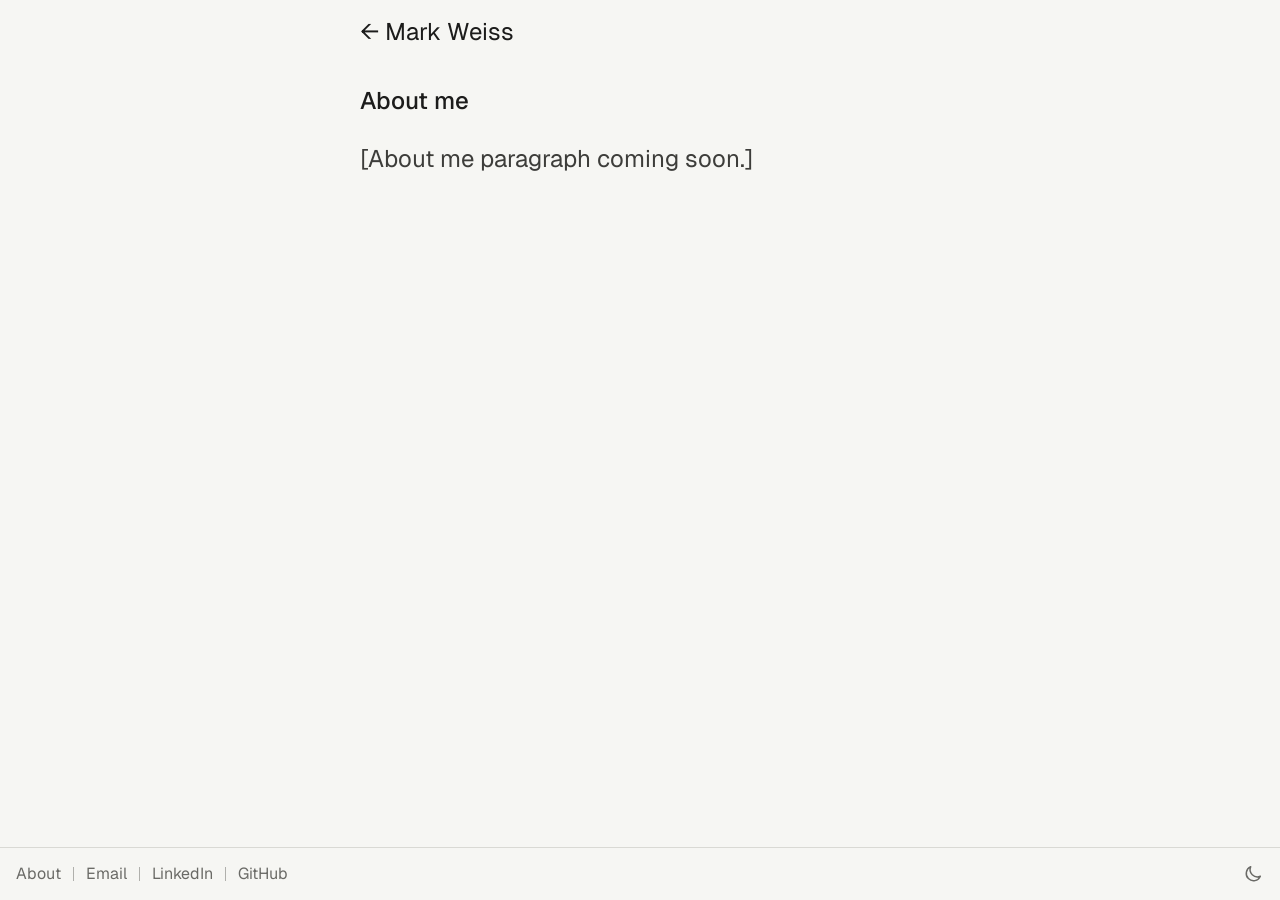
==== about.html @ 0b5b10ab "About me page, linked from the bottom bar and the name About comes first in the bottom bar on every " ====
<!doctype html>
<html lang="en">
  <head>
    <meta charset="utf-8" />
    <meta name="viewport" content="width=device-width, initial-scale=1" />
    <title>About · Mark Weiss</title>
    <meta name="description" content="About Mark Weiss, a product designer who builds with AI." />
    <meta property="og:title" content="About · Mark Weiss" />
    <meta property="og:type" content="website" />
    <meta name="color-scheme" content="dark light" />
    <link rel="icon" href="data:image/svg+xml,%3Csvg xmlns='http://www.w3.org/2000/svg' viewBox='0 0 100 100'%3E%3Crect width='100' height='100' rx='22' fill='%23111214'/%3E%3Ccircle cx='50' cy='50' r='16' fill='%23f0a75a'/%3E%3C/svg%3E" />
    <link rel="preconnect" href="https://fonts.googleapis.com" />
    <link rel="preconnect" href="https://fonts.gstatic.com" crossorigin />
    <link href="https://fonts.googleapis.com/css2?family=Geist:wght@400;500&family=Geist+Mono:wght@400&display=swap" rel="stylesheet" />
    <link rel="stylesheet" href="site.css" />
    <script>
      try { var t = localStorage.getItem("theme"); if (t) document.documentElement.dataset.theme = t; } catch (e) {}
    </script>
  </head>

  <body>
    <div class="wrap">
      <nav class="bar" aria-label="Site">
        <a href="./">← Mark Weiss</a>
      </nav>

      <main class="about">
        <h1>About me</h1>
        <!-- Mark's paragraph goes here (pending, 2026-10-26) -->
        <p>[About me paragraph coming soon.]</p>
      </main>
    </div>

    <footer class="foot">
      <div class="foot-in">
        <nav aria-label="About and contact">
          <a href="about.html">About</a>
          <a href="mailto:mark@magined.com">Email</a>
          <a href="https://www.linkedin.com/in/themarkweiss" rel="noopener">LinkedIn</a>
          <a href="https://github.com/theMark" rel="noopener">GitHub</a>
        </nav>
        <button type="button" class="theme" id="theme" aria-label="Switch light and dark mode"></button>
      </div>
    </footer>

    <script src="site.js"></script>
  </body>
</html>
---- site.css ----
/* Homepage, Timeline and work pages. One quiet column. Dark and light.
   See DESIGN.md ("Quiet column"). */
:root {
  --bg: #111214;
  --ink: #e9e9e6;
  --soft: #c9c9c5;
  --muted: #8f8f8b;
  --rule: #2a2b2e;
  --now: #f0a75a;
  --focus: #9fc3ff;
  --sans: "Geist", ui-sans-serif, system-ui, -apple-system, "Segoe UI", sans-serif;
  --mono: "Geist Mono", ui-monospace, "SFMono-Regular", Menlo, monospace;
  --text: 1.5em;
  --col: 560px;
  color-scheme: dark;
}
@media (prefers-color-scheme: light) {
  :root:not([data-theme="dark"]) {
    --bg: #f6f6f3; --ink: #1c1c1b; --soft: #3d3d3a; --muted: #6a6a66; --rule: #d9d9d4;
    --now: #b25a0c; --focus: #2a62c9; color-scheme: light;
  }
}
:root[data-theme="light"] {
  --bg: #f6f6f3; --ink: #1c1c1b; --soft: #3d3d3a; --muted: #6a6a66; --rule: #d9d9d4;
  --now: #b25a0c; --focus: #2a62c9; color-scheme: light;
}
* { box-sizing: border-box; }
[hidden] { display: none !important; }
html { background: var(--bg); }
body {
  margin: 0;
  background: var(--bg);
  color: var(--ink);
  font: var(--text)/1.4 var(--sans);
  padding: 0 max(16px, env(safe-area-inset-right)) 112px max(16px, env(safe-area-inset-left));
  -webkit-font-smoothing: antialiased;
}
a { color: inherit; text-underline-offset: 4px; text-decoration-color: var(--rule); }
a:hover { text-decoration-color: var(--muted); }
:focus-visible { outline: 2px solid var(--focus); outline-offset: 3px; border-radius: 3px; }
button { font: inherit; color: inherit; background: none; border: 0; cursor: pointer; }
p, h1, h2, h3, blockquote, figure { margin: 0; }
.sr { position: absolute; width: 1px; height: 1px; overflow: hidden; clip-path: inset(50%); white-space: nowrap; }
.muted { color: var(--muted); }

.wrap { max-width: var(--col); margin: 0 auto; }
main { display: flex; flex-direction: column; padding-top: 20px; }

/* top bar: link back to the homepage (not on the homepage itself) */
.bar {
  position: sticky; top: 0; z-index: 5;
  background: var(--bg);
  display: flex; justify-content: space-between; align-items: center; gap: 12px;
  min-height: 64px;
}
.bar > a { text-decoration: none; min-height: 44px; display: inline-flex; align-items: center; }
.theme { margin-left: auto; width: 44px; height: 44px; margin-right: -11px; display: inline-grid; place-items: center; color: var(--muted); }
.theme svg { display: block; }
.theme:hover { color: var(--ink); }
.kinds button {
  min-height: 44px; padding: 0 9px; color: var(--muted);
  text-decoration: underline; text-decoration-color: transparent; text-underline-offset: 4px;
  transition: color .15s, text-decoration-color .15s;
}
.kinds button:hover { color: var(--ink); }
.kinds button[aria-pressed="true"] { color: var(--ink); text-decoration-color: var(--ink); }

/* art: one cut-out drawing (flat vector) on a transparent ground */
.art img { width: 100%; height: auto; display: block; }

/* home */
.home { gap: 40px; padding-top: 56px; }
.latest { width: 300px; max-width: 100%; align-self: center; }
/* homepage text is centered, like pengzhe.ng */
.home { text-align: center; }
.home .intro { align-self: center; }
.latest a { display: block; }
.intro { display: flex; flex-direction: column; gap: 14px; max-width: 62ch; }
.more { color: var(--muted); text-decoration: none; white-space: nowrap; }
.more:hover { color: var(--ink); }
/* Work list and footer links sit smaller, at 1rem (16px), Mark's pick 2026-10-26 */
.work, .foot { font-size: 1rem; }
.work h2, .tl-head h1 { font-size: inherit; font-weight: 500; }
.work ul { list-style: none; margin: 6px 0 0; padding: 0; display: flex; flex-direction: column; gap: 4px; }
.work li a { text-decoration-color: transparent; }
.work li a:hover { text-decoration-color: var(--muted); }
.work li span { color: var(--muted); font-variant-numeric: tabular-nums; white-space: nowrap; }
.work li a:hover span { color: var(--ink); }
/* bottom bar on every page, edge to edge: contact links left, light / dark right */
.foot {
  position: fixed; left: 0; right: 0; bottom: 0; z-index: 5;
  background: var(--bg); border-top: 1px solid var(--rule); color: var(--muted);
  padding: 0 max(16px, env(safe-area-inset-right)) env(safe-area-inset-bottom) max(16px, env(safe-area-inset-left));
}
.foot-in { display: flex; align-items: center; justify-content: space-between; min-height: 52px; }
.foot nav { display: flex; align-items: center; }
.foot nav a { text-decoration: none; min-height: 44px; display: inline-flex; align-items: center; gap: 12px; padding-right: 12px; }
.foot nav a + a::before { content: ""; width: 1px; height: 14px; background: var(--muted); opacity: .5; }
.foot nav a:hover { color: var(--ink); }

/* timeline */
.timeline { gap: 30px; }
.tl-head { display: flex; flex-direction: column; gap: 2px; }
.kinds { display: flex; flex-wrap: wrap; gap: 0 4px; margin: -12px 0 -8px; }
.kinds button { padding: 0 8px; text-underline-offset: 4px; }
.kinds button:first-child { padding-left: 0; }
.entries { display: flex; flex-direction: column; gap: 26px; }
.month { font-size: inherit; font-weight: 400; color: var(--muted); border-bottom: 1px solid var(--rule); padding-bottom: 6px; }
.entry { display: flex; gap: 20px; align-items: flex-start; scroll-margin-top: 80px; }
.entry .art { flex: none; width: 128px; }
.entry .text { display: flex; flex-direction: column; gap: 4px; min-width: 0; }
.entry h3 { font-size: inherit; font-weight: 400; }
.now { color: var(--now); margin-left: 6px; white-space: nowrap; }

/* about */
.about { gap: 24px; }
.about h1 { font-size: inherit; font-weight: 500; }
.about p { color: var(--soft); }

/* case studies: same column, left-aligned reading */
.case { gap: 32px; }
.case-head { display: flex; flex-direction: column; gap: 2px; }
.case h1, .case h2 { font-size: inherit; font-weight: 500; }
.case section { display: flex; flex-direction: column; gap: 10px; }
.case section p, .case > p { color: var(--soft); }
.case figure { margin: 0; display: flex; flex-direction: column; gap: 8px; }
.case figure > div { display: grid; gap: 8px; }
.pair > div { grid-template-columns: 1fr 1fr; }
.trio > div { grid-template-columns: repeat(3, 1fr); }
.case figure img { width: 100%; height: auto; aspect-ratio: 2 / 3; object-fit: cover; display: block; border-radius: 4px; }
.case figcaption { font-size: .75em; }
.case-nav { display: flex; justify-content: space-between; gap: 16px; border-top: 1px solid var(--rule); padding-top: 16px; color: var(--muted); }
.case-nav a { text-decoration: none; min-height: 44px; display: inline-flex; align-items: center; }
.case-nav a:hover { color: var(--ink); }

@media (max-width: 480px) {
  :root { --text: 1.25em; }
  .entry { gap: 14px; }
  .entry .art { width: 96px; }
}
@media (prefers-reduced-motion: reduce) {
  .kinds button { transition: none; }
}
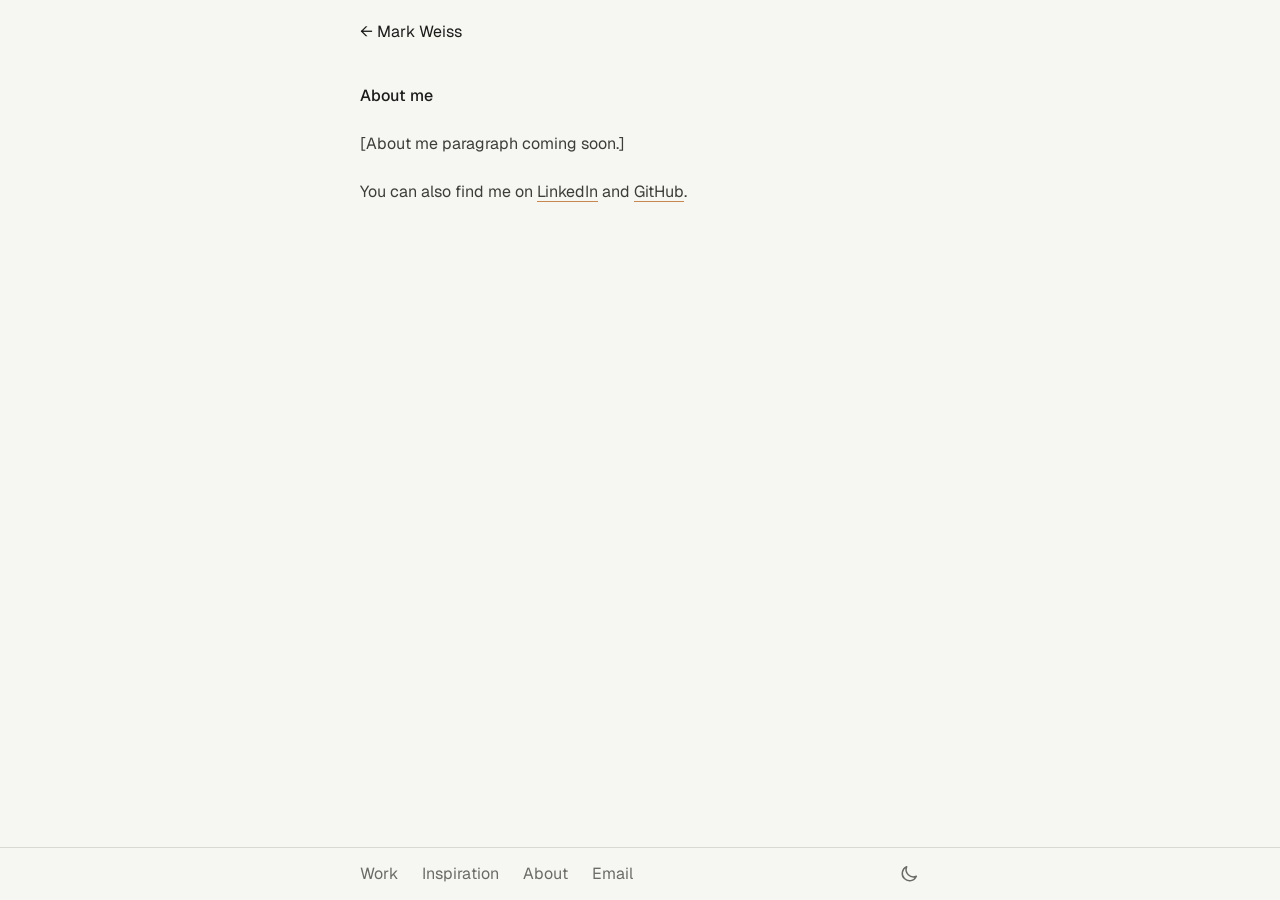
==== commit a6c12018: "Homepage from the design canvas: smaller drawing with a Lately caption, accent from the drawing, in-" ====
--- a/about.html
+++ b/about.html
@@ -28,21 +28,24 @@
         <h1>About me</h1>
         <!-- Mark's paragraph goes here (pending, 2026-10-26) -->
         <p>[About me paragraph coming soon.]</p>
+        <p>You can also find me on <a href="https://www.linkedin.com/in/themarkweiss" rel="noopener">LinkedIn</a> and <a href="https://github.com/theMark" rel="noopener">GitHub</a>.</p>
       </main>
     </div>
 
     <footer class="foot">
       <div class="foot-in">
-        <nav aria-label="About and contact">
+        <nav aria-label="Site and contact">
+          <a href="index.html#work">Work</a>
+          <a href="inspiration.html">Inspiration</a>
           <a href="about.html">About</a>
+          <!-- Résumé goes here once there's a PDF: <a href="resume.pdf">Résumé</a> -->
           <a href="mailto:mark@magined.com">Email</a>
-          <a href="https://www.linkedin.com/in/themarkweiss" rel="noopener">LinkedIn</a>
-          <a href="https://github.com/theMark" rel="noopener">GitHub</a>
         </nav>
         <button type="button" class="theme" id="theme" aria-label="Switch light and dark mode"></button>
       </div>
     </footer>
 
+    <script src="posts.js"></script>
     <script src="site.js"></script>
   </body>
 </html>
--- a/site.css
+++ b/site.css
@@ -1,4 +1,4 @@
-/* Homepage, Timeline and work pages. One quiet column. Dark and light.
+/* Homepage, Inspiration page and work pages. One quiet column. Dark and light.
    See DESIGN.md ("Quiet column"). */
 :root {
   --bg: #111214;
@@ -7,22 +7,24 @@
   --muted: #8f8f8b;
   --rule: #2a2b2e;
   --now: #f0a75a;
+  /* accent: one color from the newest drawing (posts.js `accent`, set by site.js) */
+  --accent: var(--accent-dark, #f0a75a);
   --focus: #9fc3ff;
   --sans: "Geist", ui-sans-serif, system-ui, -apple-system, "Segoe UI", sans-serif;
   --mono: "Geist Mono", ui-monospace, "SFMono-Regular", Menlo, monospace;
-  --text: 1.5em;
+  --text: 1em;
   --col: 560px;
   color-scheme: dark;
 }
 @media (prefers-color-scheme: light) {
   :root:not([data-theme="dark"]) {
     --bg: #f6f6f3; --ink: #1c1c1b; --soft: #3d3d3a; --muted: #6a6a66; --rule: #d9d9d4;
-    --now: #b25a0c; --focus: #2a62c9; color-scheme: light;
+    --now: #b25a0c; --accent: var(--accent-light, #b25a0c); --focus: #2a62c9; color-scheme: light;
   }
 }
 :root[data-theme="light"] {
   --bg: #f6f6f3; --ink: #1c1c1b; --soft: #3d3d3a; --muted: #6a6a66; --rule: #d9d9d4;
-  --now: #b25a0c; --focus: #2a62c9; color-scheme: light;
+  --now: #b25a0c; --accent: var(--accent-light, #b25a0c); --focus: #2a62c9; color-scheme: light;
 }
 * { box-sizing: border-box; }
 [hidden] { display: none !important; }
@@ -31,12 +33,13 @@
   margin: 0;
   background: var(--bg);
   color: var(--ink);
-  font: var(--text)/1.4 var(--sans);
+  font: var(--text)/1.5 var(--sans);
   padding: 0 max(16px, env(safe-area-inset-right)) 112px max(16px, env(safe-area-inset-left));
   -webkit-font-smoothing: antialiased;
 }
-a { color: inherit; text-underline-offset: 4px; text-decoration-color: var(--rule); }
-a:hover { text-decoration-color: var(--muted); }
+/* links are underlined at rest in the accent, so they read as links */
+a { color: inherit; text-underline-offset: 4px; text-decoration-color: color-mix(in srgb, var(--accent) 70%, transparent); }
+a:hover { text-decoration-color: var(--accent); }
 :focus-visible { outline: 2px solid var(--focus); outline-offset: 3px; border-radius: 3px; }
 button { font: inherit; color: inherit; background: none; border: 0; cursor: pointer; }
 p, h1, h2, h3, blockquote, figure { margin: 0; }
@@ -68,34 +71,31 @@
 /* art: one cut-out drawing (flat vector) on a transparent ground */
 .art img { width: 100%; height: auto; display: block; }
 
-/* home */
-.home { gap: 40px; padding-top: 56px; }
-.latest { width: 300px; max-width: 100%; align-self: center; }
-/* homepage text is centered, like pengzhe.ng */
-.home { text-align: center; }
-.home .intro { align-self: center; }
-.latest a { display: block; }
-.intro { display: flex; flex-direction: column; gap: 14px; max-width: 62ch; }
-.more { color: var(--muted); text-decoration: none; white-space: nowrap; }
-.more:hover { color: var(--ink); }
-/* Work list and footer links sit smaller, at 1rem (16px), Mark's pick 2026-10-26 */
-.work, .foot { font-size: 1rem; }
+/* home: everything centered, like pengzhe.ng */
+.home { gap: 40px; padding-top: 40px; text-align: center; }
+.latest { margin: 0; display: flex; flex-direction: column; align-items: center; gap: 10px; }
+.latest .art-link { display: block; width: 240px; max-width: 100%; }
+.latest figcaption { font-size: .875em; }
+.latest figcaption a { color: var(--muted); text-decoration: none; }
+.latest figcaption a:hover { color: var(--ink); }
+.lately { color: var(--accent); }
+.intro { align-self: center; margin-top: -8px; }
+.intro p { font-size: 1.25em; line-height: 1.4; max-width: 30ch; }
+.work { display: flex; flex-direction: column; gap: 14px; }
 .work h2, .tl-head h1 { font-size: inherit; font-weight: 500; }
-.work ul { list-style: none; margin: 6px 0 0; padding: 0; display: flex; flex-direction: column; gap: 4px; }
-.work li a { text-decoration-color: transparent; }
-.work li a:hover { text-decoration-color: var(--muted); }
+.home .work h2 { color: var(--muted); }
+.work ul { list-style: none; margin: 0; padding: 0; display: flex; flex-direction: column; gap: 18px; }
+.work li a { font-weight: 500; }
 .work li span { color: var(--muted); font-variant-numeric: tabular-nums; white-space: nowrap; }
-.work li a:hover span { color: var(--ink); }
-/* bottom bar on every page, edge to edge: contact links left, light / dark right */
+/* bottom bar on every page: the rule runs edge to edge, the links sit in the column */
 .foot {
   position: fixed; left: 0; right: 0; bottom: 0; z-index: 5;
   background: var(--bg); border-top: 1px solid var(--rule); color: var(--muted);
   padding: 0 max(16px, env(safe-area-inset-right)) env(safe-area-inset-bottom) max(16px, env(safe-area-inset-left));
 }
-.foot-in { display: flex; align-items: center; justify-content: space-between; min-height: 52px; }
-.foot nav { display: flex; align-items: center; }
-.foot nav a { text-decoration: none; min-height: 44px; display: inline-flex; align-items: center; gap: 12px; padding-right: 12px; }
-.foot nav a + a::before { content: ""; width: 1px; height: 14px; background: var(--muted); opacity: .5; }
+.foot-in { max-width: var(--col); margin: 0 auto; display: flex; align-items: center; justify-content: space-between; min-height: 52px; }
+.foot nav { display: flex; align-items: center; gap: 24px; }
+.foot nav a { text-decoration: none; min-height: 44px; display: inline-flex; align-items: center; }
 .foot nav a:hover { color: var(--ink); }
 
 /* timeline */
@@ -134,10 +134,25 @@
 .case-nav a:hover { color: var(--ink); }
 
 @media (max-width: 480px) {
-  :root { --text: 1.25em; }
+  .foot nav { gap: 16px; }
   .entry { gap: 14px; }
   .entry .art { width: 96px; }
 }
 @media (prefers-reduced-motion: reduce) {
   .kinds button { transition: none; }
 }
+
+/* page transitions (Chrome, Edge, Safari 18.2+; others just load the page).
+   The text fades out and in; the newest drawing moves between its spot on the
+   homepage and on the Inspiration page; the bars stay put. */
+@view-transition { navigation: auto; }
+.bar { view-transition-name: bar; }
+.foot { view-transition-name: foot; }
+::view-transition-old(root) { animation: vt-out 150ms ease-in both; }
+::view-transition-new(root) { animation: vt-in 250ms ease-out 120ms both; }
+::view-transition-group(art) { animation-duration: 420ms; animation-timing-function: cubic-bezier(.3, .7, .2, 1); }
+@keyframes vt-out { to { opacity: 0; } }
+@keyframes vt-in { from { opacity: 0; } }
+@media (prefers-reduced-motion: reduce) {
+  @view-transition { navigation: none; }
+}
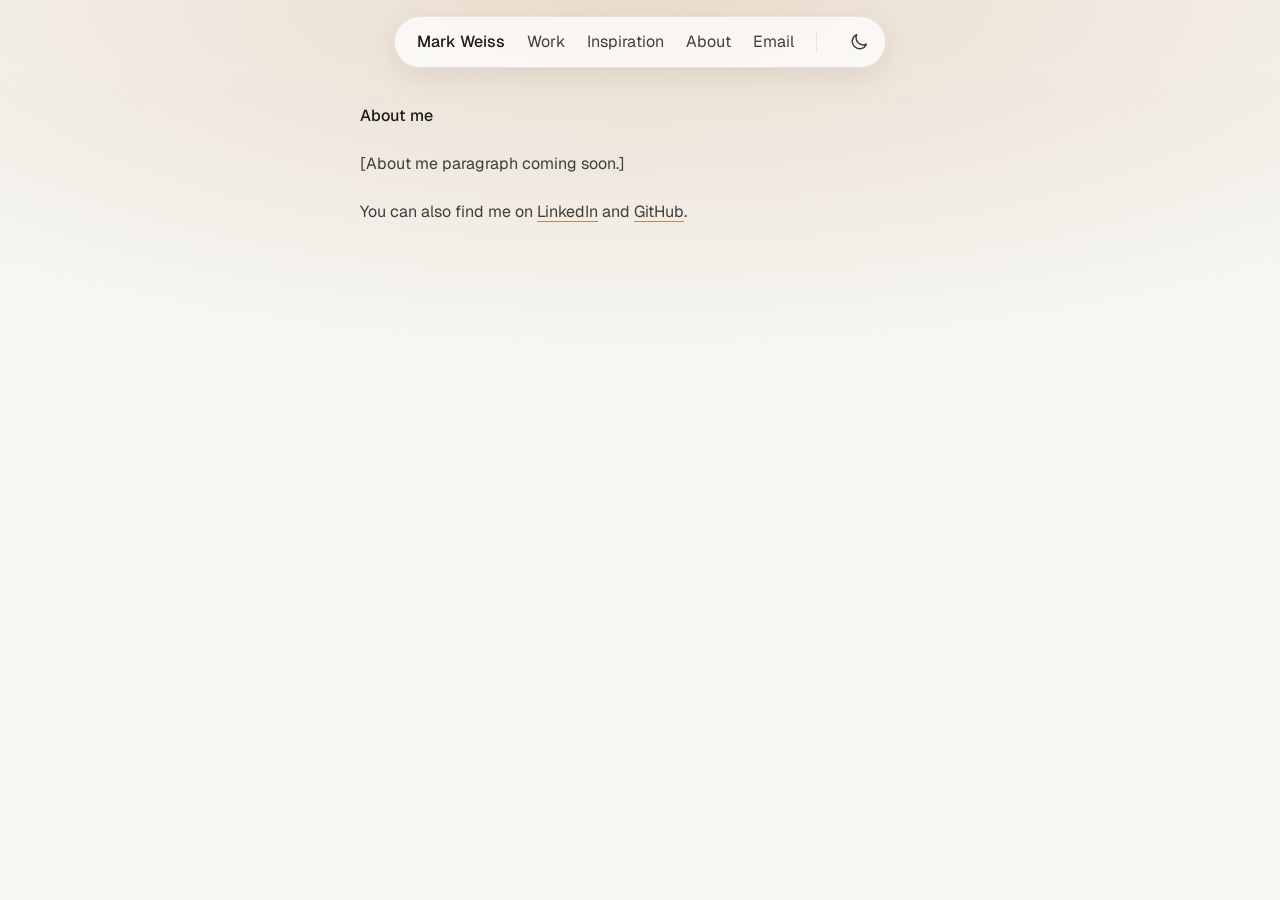
==== commit b68f9eb3: "Move the floating bar to the top as the site navigation The rounded bar now sits at the top of every" ====
--- a/about.html
+++ b/about.html
@@ -19,21 +19,9 @@
   </head>
 
   <body>
-    <div class="wrap">
-      <nav class="bar" aria-label="Site">
-        <a href="./">← Mark Weiss</a>
-      </nav>
-
-      <main class="about">
-        <h1>About me</h1>
-        <!-- Mark's paragraph goes here (pending, 2026-10-26) -->
-        <p>[About me paragraph coming soon.]</p>
-        <p>You can also find me on <a href="https://www.linkedin.com/in/themarkweiss" rel="noopener">LinkedIn</a> and <a href="https://github.com/theMark" rel="noopener">GitHub</a>.</p>
-      </main>
-    </div>
-
-    <footer class="foot">
-      <div class="foot-in">
+    <header class="dock">
+      <div class="dock-in">
+        <a class="dock-home" href="./"><span class="dock-name">Mark Weiss</span></a>
         <nav aria-label="Site and contact">
           <a href="index.html#work">Work</a>
           <a href="inspiration.html">Inspiration</a>
@@ -43,7 +31,16 @@
         </nav>
         <button type="button" class="theme" id="theme" aria-label="Switch light and dark mode"></button>
       </div>
-    </footer>
+    </header>
+
+    <div class="wrap">
+      <main class="about">
+        <h1>About me</h1>
+        <!-- Mark's paragraph goes here (pending, 2026-10-26) -->
+        <p>[About me paragraph coming soon.]</p>
+        <p>You can also find me on <a href="https://www.linkedin.com/in/themarkweiss" rel="noopener">LinkedIn</a> and <a href="https://github.com/theMark" rel="noopener">GitHub</a>.</p>
+      </main>
+    </div>
 
     <script src="posts.js"></script>
     <script src="site.js"></script>
--- a/site.css
+++ b/site.css
@@ -10,6 +10,13 @@
   /* accent: one color from the newest drawing (posts.js `accent`, set by site.js) */
   --accent: var(--accent-dark, #f0a75a);
   --focus: #9fc3ff;
+  /* how strong the accent wash is at the top of the window */
+  --wash: 11%;
+  --wash-img: radial-gradient(120% 60vh at 50% 0, color-mix(in srgb, var(--accent) var(--wash), transparent), transparent 65%);
+  /* the floating top bar */
+  --dock-bg: rgba(32, 33, 37, .72);
+  --dock-line: rgba(255, 255, 255, .09);
+  --dock-shadow: 0 10px 30px rgba(0, 0, 0, .35);
   --sans: "Geist", ui-sans-serif, system-ui, -apple-system, "Segoe UI", sans-serif;
   --mono: "Geist Mono", ui-monospace, "SFMono-Regular", Menlo, monospace;
   --text: 1em;
@@ -20,22 +27,31 @@
   :root:not([data-theme="dark"]) {
     --bg: #f6f6f3; --ink: #1c1c1b; --soft: #3d3d3a; --muted: #6a6a66; --rule: #d9d9d4;
     --now: #b25a0c; --accent: var(--accent-light, #b25a0c); --focus: #2a62c9; color-scheme: light;
+    --wash: 16%; --dock-bg: rgba(255, 255, 255, .72); --dock-line: rgba(0, 0, 0, .08); --dock-shadow: 0 8px 30px rgba(0, 0, 0, .08);
   }
 }
 :root[data-theme="light"] {
   --bg: #f6f6f3; --ink: #1c1c1b; --soft: #3d3d3a; --muted: #6a6a66; --rule: #d9d9d4;
   --now: #b25a0c; --accent: var(--accent-light, #b25a0c); --focus: #2a62c9; color-scheme: light;
+  --wash: 16%; --dock-bg: rgba(255, 255, 255, .72); --dock-line: rgba(0, 0, 0, .08); --dock-shadow: 0 8px 30px rgba(0, 0, 0, .08);
 }
 * { box-sizing: border-box; }
 [hidden] { display: none !important; }
-html { background: var(--bg); }
+html { background: var(--bg); scroll-padding-top: 96px; }
 body {
   margin: 0;
   background: var(--bg);
   color: var(--ink);
   font: var(--text)/1.5 var(--sans);
-  padding: 0 max(16px, env(safe-area-inset-right)) 112px max(16px, env(safe-area-inset-left));
+  /* room at the top for the floating bar */
+  padding: calc(84px + env(safe-area-inset-top)) max(16px, env(safe-area-inset-right)) 80px max(16px, env(safe-area-inset-left));
   -webkit-font-smoothing: antialiased;
+  isolation: isolate;
+}
+/* a soft wash of the accent from the top of the window, so the page isn't flat black */
+body::before {
+  content: ""; position: fixed; inset: 0 0 auto 0; height: 100vh; z-index: -1; pointer-events: none;
+  background: var(--wash-img);
 }
 /* links are underlined at rest in the accent, so they read as links */
 a { color: inherit; text-underline-offset: 4px; text-decoration-color: color-mix(in srgb, var(--accent) 70%, transparent); }
@@ -49,68 +65,83 @@
 .wrap { max-width: var(--col); margin: 0 auto; }
 main { display: flex; flex-direction: column; padding-top: 20px; }
 
-/* top bar: link back to the homepage (not on the homepage itself) */
-.bar {
-  position: sticky; top: 0; z-index: 5;
-  background: var(--bg);
-  display: flex; justify-content: space-between; align-items: center; gap: 12px;
-  min-height: 64px;
-}
-.bar > a { text-decoration: none; min-height: 44px; display: inline-flex; align-items: center; }
-.theme { margin-left: auto; width: 44px; height: 44px; margin-right: -11px; display: inline-grid; place-items: center; color: var(--muted); }
+.theme { width: 44px; height: 44px; display: inline-grid; place-items: center; color: var(--muted); }
 .theme svg { display: block; }
 .theme:hover { color: var(--ink); }
-.kinds button {
-  min-height: 44px; padding: 0 9px; color: var(--muted);
-  text-decoration: underline; text-decoration-color: transparent; text-underline-offset: 4px;
-  transition: color .15s, text-decoration-color .15s;
-}
-.kinds button:hover { color: var(--ink); }
-.kinds button[aria-pressed="true"] { color: var(--ink); text-decoration-color: var(--ink); }
 
 /* art: one cut-out drawing (flat vector) on a transparent ground */
 .art img { width: 100%; height: auto; display: block; }
 
 /* home: everything centered, like pengzhe.ng */
-.home { gap: 40px; padding-top: 40px; text-align: center; }
-.latest { margin: 0; display: flex; flex-direction: column; align-items: center; gap: 10px; }
-.latest .art-link { display: block; width: 240px; max-width: 100%; }
+.home { gap: 40px; text-align: center; }
+.latest { margin: 0; max-width: 100%; display: flex; flex-direction: column; align-items: center; gap: 10px; }
+.latest .art-link { display: block; width: 400px; max-width: 100%; }
 .latest figcaption { font-size: .875em; }
 .latest figcaption a { color: var(--muted); text-decoration: none; }
 .latest figcaption a:hover { color: var(--ink); }
-.lately { color: var(--accent); }
+/* "Lately" and "Work" share one small header in the accent */
+.home h2 { font-size: .875rem; font-weight: 400; color: var(--accent); }
+.lately-sec { display: flex; flex-direction: column; align-items: center; gap: 12px; }
 .intro { align-self: center; margin-top: -8px; }
-.intro p { font-size: 1.25em; line-height: 1.4; max-width: 30ch; }
-.work { display: flex; flex-direction: column; gap: 14px; }
-.work h2, .tl-head h1 { font-size: inherit; font-weight: 500; }
-.home .work h2 { color: var(--muted); }
-.work ul { list-style: none; margin: 0; padding: 0; display: flex; flex-direction: column; gap: 18px; }
-.work li a { font-weight: 500; }
-.work li span { color: var(--muted); font-variant-numeric: tabular-nums; white-space: nowrap; }
-/* bottom bar on every page: the rule runs edge to edge, the links sit in the column */
-.foot {
-  position: fixed; left: 0; right: 0; bottom: 0; z-index: 5;
-  background: var(--bg); border-top: 1px solid var(--rule); color: var(--muted);
-  padding: 0 max(16px, env(safe-area-inset-right)) env(safe-area-inset-bottom) max(16px, env(safe-area-inset-left));
-}
-.foot-in { max-width: var(--col); margin: 0 auto; display: flex; align-items: center; justify-content: space-between; min-height: 52px; }
-.foot nav { display: flex; align-items: center; gap: 24px; }
-.foot nav a { text-decoration: none; min-height: 44px; display: inline-flex; align-items: center; }
-.foot nav a:hover { color: var(--ink); }
-
-/* timeline */
-.timeline { gap: 30px; }
-.tl-head { display: flex; flex-direction: column; gap: 2px; }
-.kinds { display: flex; flex-wrap: wrap; gap: 0 4px; margin: -12px 0 -8px; }
-.kinds button { padding: 0 8px; text-underline-offset: 4px; }
-.kinds button:first-child { padding-left: 0; }
-.entries { display: flex; flex-direction: column; gap: 26px; }
+.intro p { font-size: 1.5rem; line-height: 1.4; max-width: 30ch; }
+.tl-head h1 { font-size: inherit; font-weight: 500; }
+/* Work: ruled rows, name on the left, years on the right */
+.work { display: flex; flex-direction: column; gap: 10px; align-self: center; width: 480px; max-width: 100%; }
+.work ul { list-style: none; margin: 0; padding: 0; text-align: left; }
+.work li a {
+  display: flex; justify-content: space-between; align-items: baseline; gap: 16px;
+  padding: 12px 4px; border-top: 1px solid var(--rule); text-decoration: none;
+}
+.work li:last-child a { border-bottom: 1px solid var(--rule); }
+.work .name { font-weight: 500; text-underline-offset: 4px; }
+.work li a:hover .name { text-decoration: underline; text-decoration-color: var(--accent); }
+.work .years { font: .8125rem/1.5 var(--mono); color: var(--muted); white-space: nowrap; }
+/* top bar on every page: the site navigation, a floating rounded bar centered at the
+   top of the window, sitting in the accent wash */
+.dock {
+  position: fixed; left: 50%; top: calc(16px + env(safe-area-inset-top)); z-index: 5;
+  transform: translateX(-50%); max-width: calc(100% - 24px);
+}
+/* behind the bar, the wash fades the page out as it scrolls under it */
+body::after {
+  content: ""; position: fixed; inset: 0 0 auto 0; height: calc(104px + env(safe-area-inset-top)); z-index: 4; pointer-events: none;
+  background: var(--wash-img) fixed, var(--bg);
+  -webkit-mask-image: linear-gradient(#000 60%, transparent); mask-image: linear-gradient(#000 60%, transparent);
+}
+.dock-in {
+  display: flex; align-items: center; gap: 22px; height: 52px; padding: 0 6px 0 22px; border-radius: 999px;
+  background: var(--dock-bg); border: 1px solid var(--dock-line); box-shadow: var(--dock-shadow);
+  -webkit-backdrop-filter: blur(16px); backdrop-filter: blur(16px); color: var(--soft);
+}
+.dock a { text-decoration: none; min-height: 44px; display: inline-flex; align-items: center; white-space: nowrap; }
+.dock a:hover { color: var(--ink); }
+.dock-home { color: var(--ink); font-weight: 500; }
+/* on phones the name shrinks to a dot in the accent (like the favicon) */
+.dock-home::before { content: ""; display: none; width: 10px; height: 10px; border-radius: 50%; background: var(--accent); }
+.dock nav { display: flex; align-items: center; gap: 22px; }
+.dock nav::after { content: ""; width: 1px; height: 20px; background: var(--dock-line); }
+.dock .theme { margin: 0; width: 40px; height: 40px; border-radius: 50%; color: var(--soft); }
+.dock .theme:hover { color: var(--ink); }
+
+/* Inspiration page: a wider column, every entry expanded the same way */
+.wide { --col: 760px; }
+.timeline { gap: 40px; }
+.tl-head { display: flex; flex-direction: column; gap: 8px; }
+.tl-head p { font-size: 1.25em; line-height: 1.4; }
+.entries { display: flex; flex-direction: column; gap: 32px; }
 .month { font-size: inherit; font-weight: 400; color: var(--muted); border-bottom: 1px solid var(--rule); padding-bottom: 6px; }
-.entry { display: flex; gap: 20px; align-items: flex-start; scroll-margin-top: 80px; }
-.entry .art { flex: none; width: 128px; }
-.entry .text { display: flex; flex-direction: column; gap: 4px; min-width: 0; }
-.entry h3 { font-size: inherit; font-weight: 400; }
+.entry { display: flex; gap: 40px; align-items: flex-start; }
+.entry .art { flex: none; width: 240px; height: 200px; display: flex; align-items: flex-end; justify-content: center; }
+.entry .art img { width: auto; max-width: 100%; max-height: 100%; }
+.entry .text { display: flex; flex-direction: column; gap: 6px; min-width: 0; }
+.entry h3 { font-size: inherit; font-weight: 500; }
+.entry .line { font-size: 1.25em; line-height: 1.4; margin-top: 4px; }
+.entry .why { color: var(--soft); }
 .now { color: var(--now); margin-left: 6px; white-space: nowrap; }
+/* phones: the drawing stacks above the text */
+@media (max-width: 640px) {
+  .entry { flex-direction: column; gap: 16px; }
+}
 
 /* about */
 .about { gap: 24px; }
@@ -134,20 +165,31 @@
 .case-nav a:hover { color: var(--ink); }
 
 @media (max-width: 480px) {
-  .foot nav { gap: 16px; }
-  .entry { gap: 14px; }
-  .entry .art { width: 96px; }
-}
-@media (prefers-reduced-motion: reduce) {
-  .kinds button { transition: none; }
+  .intro p { font-size: 1.25rem; }
+  /* behind the bar, the wash fades the page out as it scrolls under it */
+body::after {
+  content: ""; position: fixed; inset: 0 0 auto 0; height: calc(104px + env(safe-area-inset-top)); z-index: 4; pointer-events: none;
+  background: var(--wash-img) fixed, var(--bg);
+  -webkit-mask-image: linear-gradient(#000 60%, transparent); mask-image: linear-gradient(#000 60%, transparent);
+}
+.dock-in { gap: 12px; padding: 0 4px 0 12px; }
+  .dock nav { gap: 12px; }
+  .dock a { font-size: .9375rem; }
+  .dock-home { min-width: 28px; justify-content: center; }
+  .dock-home::before { display: block; }
+  .dock-name { position: absolute; width: 1px; height: 1px; overflow: hidden; clip-path: inset(50%); white-space: nowrap; }
+}
+@media (max-width: 360px) {
+  .dock-in, .dock nav { gap: 9px; }
+  .dock a { font-size: .875rem; }
+  .dock nav::after { display: none; }
 }
 
 /* page transitions (Chrome, Edge, Safari 18.2+; others just load the page).
    The text fades out and in; the newest drawing moves between its spot on the
-   homepage and on the Inspiration page; the bars stay put. */
+   homepage and on the Inspiration page; the top bar stays put. */
 @view-transition { navigation: auto; }
-.bar { view-transition-name: bar; }
-.foot { view-transition-name: foot; }
+.dock { view-transition-name: dock; }
 ::view-transition-old(root) { animation: vt-out 150ms ease-in both; }
 ::view-transition-new(root) { animation: vt-in 250ms ease-out 120ms both; }
 ::view-transition-group(art) { animation-duration: 420ms; animation-timing-function: cubic-bezier(.3, .7, .2, 1); }
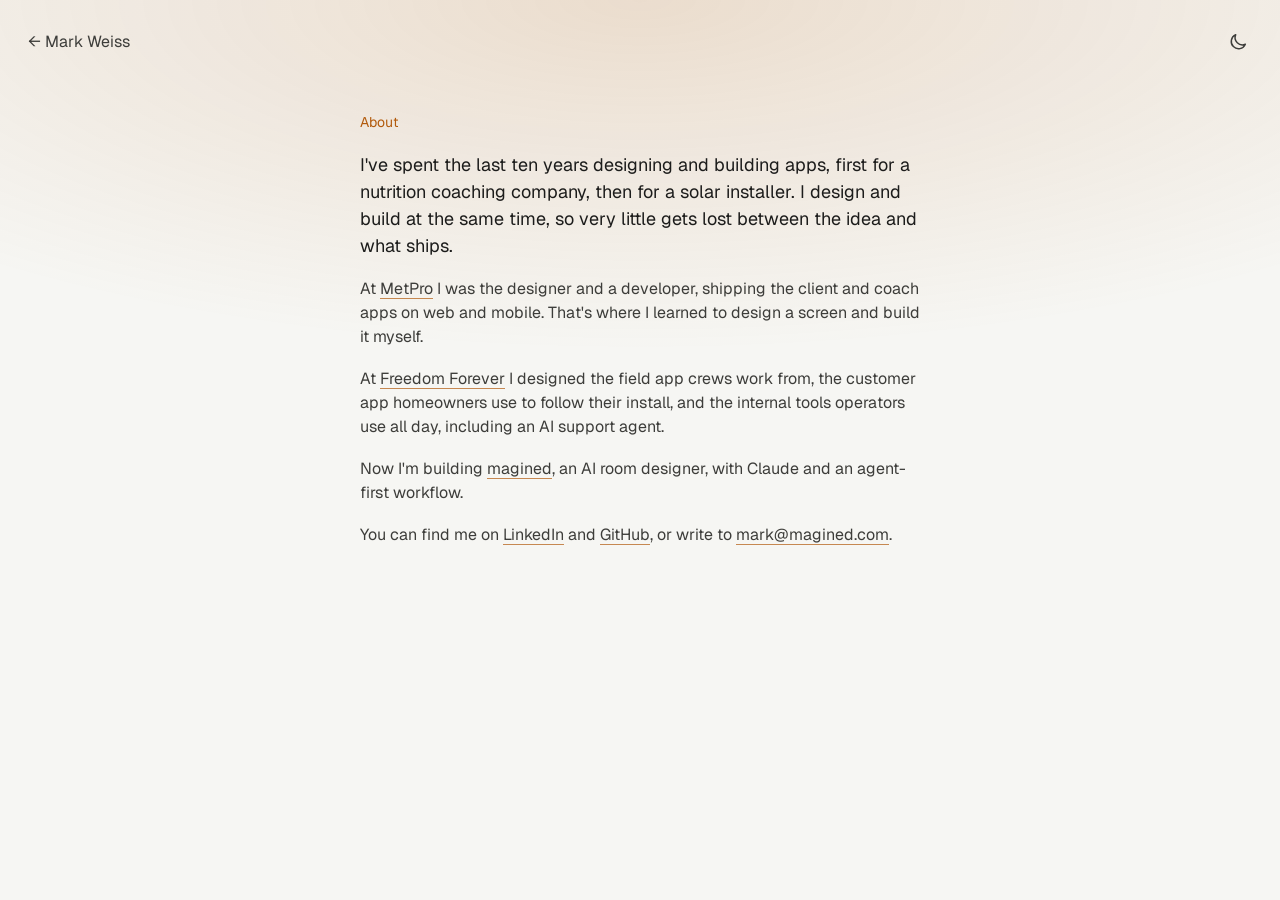
==== commit 92147cfb: "Homepage as a stack of sections, no bars on any page The homepage is one centered column: the intro," ====
--- a/about.html
+++ b/about.html
@@ -18,27 +18,18 @@
     </script>
   </head>
 
-  <body>
-    <header class="dock">
-      <div class="dock-in">
-        <a class="dock-home" href="./"><span class="dock-name">Mark Weiss</span></a>
-        <nav aria-label="Site and contact">
-          <a href="index.html#work">Work</a>
-          <a href="inspiration.html">Inspiration</a>
-          <a href="about.html">About</a>
-          <!-- Résumé goes here once there's a PDF: <a href="resume.pdf">Résumé</a> -->
-          <a href="mailto:mark@magined.com">Email</a>
-        </nav>
-        <button type="button" class="theme" id="theme" aria-label="Switch light and dark mode"></button>
-      </div>
-    </header>
+  <body class="stack-page">
+    <a class="corner home-link" href="./">← Mark Weiss</a>
+    <button type="button" class="corner theme" id="theme" aria-label="Switch light and dark mode"></button>
 
     <div class="wrap">
-      <main class="about">
-        <h1>About me</h1>
-        <!-- Mark's paragraph goes here (pending, 2026-10-26) -->
-        <p>[About me paragraph coming soon.]</p>
-        <p>You can also find me on <a href="https://www.linkedin.com/in/themarkweiss" rel="noopener">LinkedIn</a> and <a href="https://github.com/theMark" rel="noopener">GitHub</a>.</p>
+      <main class="about page-main">
+        <h1>About</h1>
+        <p class="lead">I've spent the last ten years designing and building apps, first for a nutrition coaching company, then for a solar installer. I design and build at the same time, so very little gets lost between the idea and what ships.</p>
+        <p>At <a href="work/metpro.html">MetPro</a> I was the designer and a developer, shipping the client and coach apps on web and mobile. That's where I learned to design a screen and build it myself.</p>
+        <p>At <a href="work/freedom-forever.html">Freedom Forever</a> I designed the field app crews work from, the customer app homeowners use to follow their install, and the internal tools operators use all day, including an AI support agent.</p>
+        <p>Now I'm building <a href="work/magined.html">magined</a>, an AI room designer, with Claude and an agent-first workflow.</p>
+        <p>You can find me on <a href="https://www.linkedin.com/in/themarkweiss" rel="noopener">LinkedIn</a> and <a href="https://github.com/theMark" rel="noopener">GitHub</a>, or write to <a href="mailto:mark@magined.com">mark@magined.com</a>.</p>
       </main>
     </div>
 
--- a/site.css
+++ b/site.css
@@ -13,10 +13,6 @@
   /* how strong the accent wash is at the top of the window */
   --wash: 11%;
   --wash-img: radial-gradient(120% 60vh at 50% 0, color-mix(in srgb, var(--accent) var(--wash), transparent), transparent 65%);
-  /* the floating top bar */
-  --dock-bg: rgba(32, 33, 37, .72);
-  --dock-line: rgba(255, 255, 255, .09);
-  --dock-shadow: 0 10px 30px rgba(0, 0, 0, .35);
   --sans: "Geist", ui-sans-serif, system-ui, -apple-system, "Segoe UI", sans-serif;
   --mono: "Geist Mono", ui-monospace, "SFMono-Regular", Menlo, monospace;
   --text: 1em;
@@ -27,24 +23,23 @@
   :root:not([data-theme="dark"]) {
     --bg: #f6f6f3; --ink: #1c1c1b; --soft: #3d3d3a; --muted: #6a6a66; --rule: #d9d9d4;
     --now: #b25a0c; --accent: var(--accent-light, #b25a0c); --focus: #2a62c9; color-scheme: light;
-    --wash: 16%; --dock-bg: rgba(255, 255, 255, .72); --dock-line: rgba(0, 0, 0, .08); --dock-shadow: 0 8px 30px rgba(0, 0, 0, .08);
+    --wash: 16%;
   }
 }
 :root[data-theme="light"] {
   --bg: #f6f6f3; --ink: #1c1c1b; --soft: #3d3d3a; --muted: #6a6a66; --rule: #d9d9d4;
   --now: #b25a0c; --accent: var(--accent-light, #b25a0c); --focus: #2a62c9; color-scheme: light;
-  --wash: 16%; --dock-bg: rgba(255, 255, 255, .72); --dock-line: rgba(0, 0, 0, .08); --dock-shadow: 0 8px 30px rgba(0, 0, 0, .08);
+  --wash: 16%;
 }
 * { box-sizing: border-box; }
 [hidden] { display: none !important; }
-html { background: var(--bg); scroll-padding-top: 96px; }
+html { background: var(--bg); }
 body {
   margin: 0;
   background: var(--bg);
   color: var(--ink);
   font: var(--text)/1.5 var(--sans);
-  /* room at the top for the floating bar */
-  padding: calc(84px + env(safe-area-inset-top)) max(16px, env(safe-area-inset-right)) 80px max(16px, env(safe-area-inset-left));
+  padding: 0 max(16px, env(safe-area-inset-right)) 0 max(16px, env(safe-area-inset-left));
   -webkit-font-smoothing: antialiased;
   isolation: isolate;
 }
@@ -65,6 +60,7 @@
 .wrap { max-width: var(--col); margin: 0 auto; }
 main { display: flex; flex-direction: column; padding-top: 20px; }
 
+/* the light / dark switch (a sun or a moon) */
 .theme { width: 44px; height: 44px; display: inline-grid; place-items: center; color: var(--muted); }
 .theme svg { display: block; }
 .theme:hover { color: var(--ink); }
@@ -72,81 +68,80 @@
 /* art: one cut-out drawing (flat vector) on a transparent ground */
 .art img { width: 100%; height: auto; display: block; }
 
-/* home: everything centered, like pengzhe.ng */
-.home { gap: 40px; text-align: center; }
-.latest { margin: 0; max-width: 100%; display: flex; flex-direction: column; align-items: center; gap: 10px; }
-.latest .art-link { display: block; width: 400px; max-width: 100%; }
-.latest figcaption { font-size: .875em; }
-.latest figcaption a { color: var(--muted); text-decoration: none; }
-.latest figcaption a:hover { color: var(--ink); }
-/* "Lately" and "Work" share one small header in the accent */
+/* Homepage: one centered stack of sections (2026-11-09). Who I am first, then the newest
+   drawing with a short why, Work, Tools, About and Contact. No bars: the light / dark
+   switch sits in the top-right corner. */
+.home { gap: 96px; }
 .home h2 { font-size: .875rem; font-weight: 400; color: var(--accent); }
-.lately-sec { display: flex; flex-direction: column; align-items: center; gap: 12px; }
-.intro { align-self: center; margin-top: -8px; }
-.intro p { font-size: 1.5rem; line-height: 1.4; max-width: 30ch; }
-.tl-head h1 { font-size: inherit; font-weight: 500; }
-/* Work: ruled rows, name on the left, years on the right */
-.work { display: flex; flex-direction: column; gap: 10px; align-self: center; width: 480px; max-width: 100%; }
-.work ul { list-style: none; margin: 0; padding: 0; text-align: left; }
-.work li a {
-  display: flex; justify-content: space-between; align-items: baseline; gap: 16px;
-  padding: 12px 4px; border-top: 1px solid var(--rule); text-decoration: none;
-}
-.work li:last-child a { border-bottom: 1px solid var(--rule); }
-.work .name { font-weight: 500; text-underline-offset: 4px; }
+.hello { display: flex; justify-content: center; }
+.hello h1 { max-width: 24ch; font-size: 1.75rem; font-weight: 400; line-height: 1.3; letter-spacing: -.01em; text-wrap: balance; }
+.hello a { text-underline-offset: 5px; }
+.insp { display: flex; flex-direction: column; align-items: center; }
+.insp h2 { margin-top: 20px; }
+.insp .title { margin-top: 4px; font-weight: 500; }
+.insp .date { margin-left: 6px; font-weight: 400; font-size: .875rem; color: var(--muted); }
+.insp .why, .about-sec p { max-width: 30em; color: var(--soft); text-wrap: pretty; }
+.insp .why { margin-top: 8px; }
+.insp .why a, .about-sec a { color: var(--ink); white-space: nowrap; }
+.work, .tools, .contact { display: flex; flex-direction: column; align-items: center; gap: 10px; }
+.about-sec { display: flex; flex-direction: column; align-items: center; gap: 14px; }
+/* Work: a small line icon, the name, and one line about it under the name */
+.work ul { list-style: none; margin: 0; padding: 0; display: flex; flex-direction: column; gap: 8px; max-width: 100%; text-align: left; }
+.work li a { display: flex; align-items: flex-start; gap: 12px; padding: 8px 0; text-decoration: none; }
+.work li a > svg { flex: none; margin-top: 3px; color: var(--muted); }
+.work li a > span { display: flex; flex-direction: column; gap: 2px; }
+.work .name { font-weight: 500; }
+.work .desc { font-size: .875rem; line-height: 1.45; color: var(--muted); }
 .work li a:hover .name { text-decoration: underline; text-decoration-color: var(--accent); }
-.work .years { font: .8125rem/1.5 var(--mono); color: var(--muted); white-space: nowrap; }
-/* top bar on every page: the site navigation, a floating rounded bar centered at the
-   top of the window, sitting in the accent wash */
-.dock {
-  position: fixed; left: 50%; top: calc(16px + env(safe-area-inset-top)); z-index: 5;
-  transform: translateX(-50%); max-width: calc(100% - 24px);
-}
-/* behind the bar, the wash fades the page out as it scrolls under it */
-body::after {
-  content: ""; position: fixed; inset: 0 0 auto 0; height: calc(104px + env(safe-area-inset-top)); z-index: 4; pointer-events: none;
-  background: var(--wash-img) fixed, var(--bg);
-  -webkit-mask-image: linear-gradient(#000 60%, transparent); mask-image: linear-gradient(#000 60%, transparent);
-}
-.dock-in {
-  display: flex; align-items: center; gap: 22px; height: 52px; padding: 0 6px 0 22px; border-radius: 999px;
-  background: var(--dock-bg); border: 1px solid var(--dock-line); box-shadow: var(--dock-shadow);
-  -webkit-backdrop-filter: blur(16px); backdrop-filter: blur(16px); color: var(--soft);
-}
-.dock a { text-decoration: none; min-height: 44px; display: inline-flex; align-items: center; white-space: nowrap; }
-.dock a:hover { color: var(--ink); }
-.dock-home { color: var(--ink); font-weight: 500; }
-/* on phones the name shrinks to a dot in the accent (like the favicon) */
-.dock-home::before { content: ""; display: none; width: 10px; height: 10px; border-radius: 50%; background: var(--accent); }
-.dock nav { display: flex; align-items: center; gap: 22px; }
-.dock nav::after { content: ""; width: 1px; height: 20px; background: var(--dock-line); }
-.dock .theme { margin: 0; width: 40px; height: 40px; border-radius: 50%; color: var(--soft); }
-.dock .theme:hover { color: var(--ink); }
+.work li a:hover svg { color: var(--ink); }
+.tools p { max-width: 480px; color: var(--soft); text-wrap: balance; }
+/* Contact: icon and link, stacked */
+.contact div { display: flex; flex-direction: column; align-items: flex-start; font-size: .9375rem; }
+.contact a { display: inline-flex; align-items: center; gap: 8px; min-height: 44px; color: var(--soft); text-decoration: none; }
+.contact a:hover { color: var(--ink); }
+.contact a:hover span { text-decoration: underline; text-decoration-color: var(--accent); }
 
-/* Inspiration page: a wider column, every entry expanded the same way */
-.wide { --col: 760px; }
-.timeline { gap: 40px; }
-.tl-head { display: flex; flex-direction: column; gap: 8px; }
-.tl-head p { font-size: 1.25em; line-height: 1.4; }
-.entries { display: flex; flex-direction: column; gap: 32px; }
-.month { font-size: inherit; font-weight: 400; color: var(--muted); border-bottom: 1px solid var(--rule); padding-bottom: 6px; }
-.entry { display: flex; gap: 40px; align-items: flex-start; }
-.entry .art { flex: none; width: 240px; height: 200px; display: flex; align-items: flex-end; justify-content: center; }
-.entry .art img { width: auto; max-width: 100%; max-height: 100%; }
-.entry .text { display: flex; flex-direction: column; gap: 6px; min-width: 0; }
-.entry h3 { font-size: inherit; font-weight: 500; }
-.entry .line { font-size: 1.25em; line-height: 1.4; margin-top: 4px; }
-.entry .why { color: var(--soft); }
-.now { color: var(--now); margin-left: 6px; white-space: nowrap; }
-/* phones: the drawing stacks above the text */
+/* Inspiration page: every post stacked, centered, each shaped like the homepage's
+   Inspiration block (drawing, title with a small date, why). No bars: a home link
+   and the light / dark switch sit in the top corners. */
+.stack-page { padding-bottom: 0; }
+.corner { position: absolute; top: 20px; z-index: 2; min-height: 44px; }
+.home-link { left: 28px; display: inline-flex; align-items: center; color: var(--soft); text-decoration: none; }
+.home-link:hover { color: var(--ink); }
+.stack-page .theme { right: 20px; margin: 0; color: var(--soft); }
+.stack-page .theme:hover { color: var(--ink); }
+.stack { max-width: 608px; margin: 0 auto; padding: 136px 8px 160px; gap: 104px; text-align: center; }
+.stack-head { display: flex; flex-direction: column; align-items: center; gap: 12px; }
+.stack-head h1 { font-size: .875rem; font-weight: 400; color: var(--accent); }
+.stack-head p { max-width: 24ch; font-size: 1.75rem; line-height: 1.3; letter-spacing: -.01em; text-wrap: balance; }
+.entries { display: flex; flex-direction: column; align-items: center; gap: 120px; }
+.entry { display: flex; flex-direction: column; align-items: center; width: 100%; scroll-margin-top: 32px; }
+.entry .art, .insp .art { position: relative; display: block; width: 100%; max-width: 340px; aspect-ratio: 520 / 476; }
+.entry .art img, .insp .art img { position: absolute; inset: 0; width: 100%; height: 100%; object-fit: contain; object-position: 50% 100%; }
+.entry h2 { margin-top: 20px; font-size: inherit; font-weight: 500; }
+.entry .date { margin-left: 6px; font-weight: 400; font-size: .875rem; color: var(--muted); }
+.entry .why { margin-top: 8px; max-width: 30em; color: var(--soft); text-wrap: pretty; }
 @media (max-width: 640px) {
-  .entry { flex-direction: column; gap: 16px; }
+  .stack { padding: 96px 8px; gap: 72px; }
+  .stack-head p { font-size: 1.375rem; }
+  .entries { gap: 80px; }
+  .entry .art, .insp .art { max-width: 300px; }
+  .corner { top: 12px; }
+  .home-link { left: 20px; }
+  .stack-page .theme { right: 12px; }
+  .home { gap: 72px; }
+  .hello h1 { font-size: 1.375rem; }
+  .page-main { padding-top: 88px; }
 }
 
+/* About and work pages: the same corners, the usual column below them */
+.page-main { padding-top: 112px; padding-bottom: 112px; }
+
 /* about */
-.about { gap: 24px; }
-.about h1 { font-size: inherit; font-weight: 500; }
-.about p { color: var(--soft); }
+.about { gap: 18px; }
+.about h1 { font-size: .875rem; font-weight: 400; color: var(--accent); }
+.about p { color: var(--soft); text-wrap: pretty; }
+.about .lead { font-size: 1.125rem; color: var(--ink); }
 
 /* case studies: same column, left-aligned reading */
 .case { gap: 32px; }
@@ -164,32 +159,12 @@
 .case-nav a { text-decoration: none; min-height: 44px; display: inline-flex; align-items: center; }
 .case-nav a:hover { color: var(--ink); }
 
-@media (max-width: 480px) {
-  .intro p { font-size: 1.25rem; }
-  /* behind the bar, the wash fades the page out as it scrolls under it */
-body::after {
-  content: ""; position: fixed; inset: 0 0 auto 0; height: calc(104px + env(safe-area-inset-top)); z-index: 4; pointer-events: none;
-  background: var(--wash-img) fixed, var(--bg);
-  -webkit-mask-image: linear-gradient(#000 60%, transparent); mask-image: linear-gradient(#000 60%, transparent);
-}
-.dock-in { gap: 12px; padding: 0 4px 0 12px; }
-  .dock nav { gap: 12px; }
-  .dock a { font-size: .9375rem; }
-  .dock-home { min-width: 28px; justify-content: center; }
-  .dock-home::before { display: block; }
-  .dock-name { position: absolute; width: 1px; height: 1px; overflow: hidden; clip-path: inset(50%); white-space: nowrap; }
-}
-@media (max-width: 360px) {
-  .dock-in, .dock nav { gap: 9px; }
-  .dock a { font-size: .875rem; }
-  .dock nav::after { display: none; }
-}
-
 /* page transitions (Chrome, Edge, Safari 18.2+; others just load the page).
    The text fades out and in; the newest drawing moves between its spot on the
-   homepage and on the Inspiration page; the top bar stays put. */
+   homepage and on the Inspiration page; the corner links stay put. */
 @view-transition { navigation: auto; }
-.dock { view-transition-name: dock; }
+.corner.theme { view-transition-name: theme; }
+.home-link { view-transition-name: home; }
 ::view-transition-old(root) { animation: vt-out 150ms ease-in both; }
 ::view-transition-new(root) { animation: vt-in 250ms ease-out 120ms both; }
 ::view-transition-group(art) { animation-duration: 420ms; animation-timing-function: cubic-bezier(.3, .7, .2, 1); }
